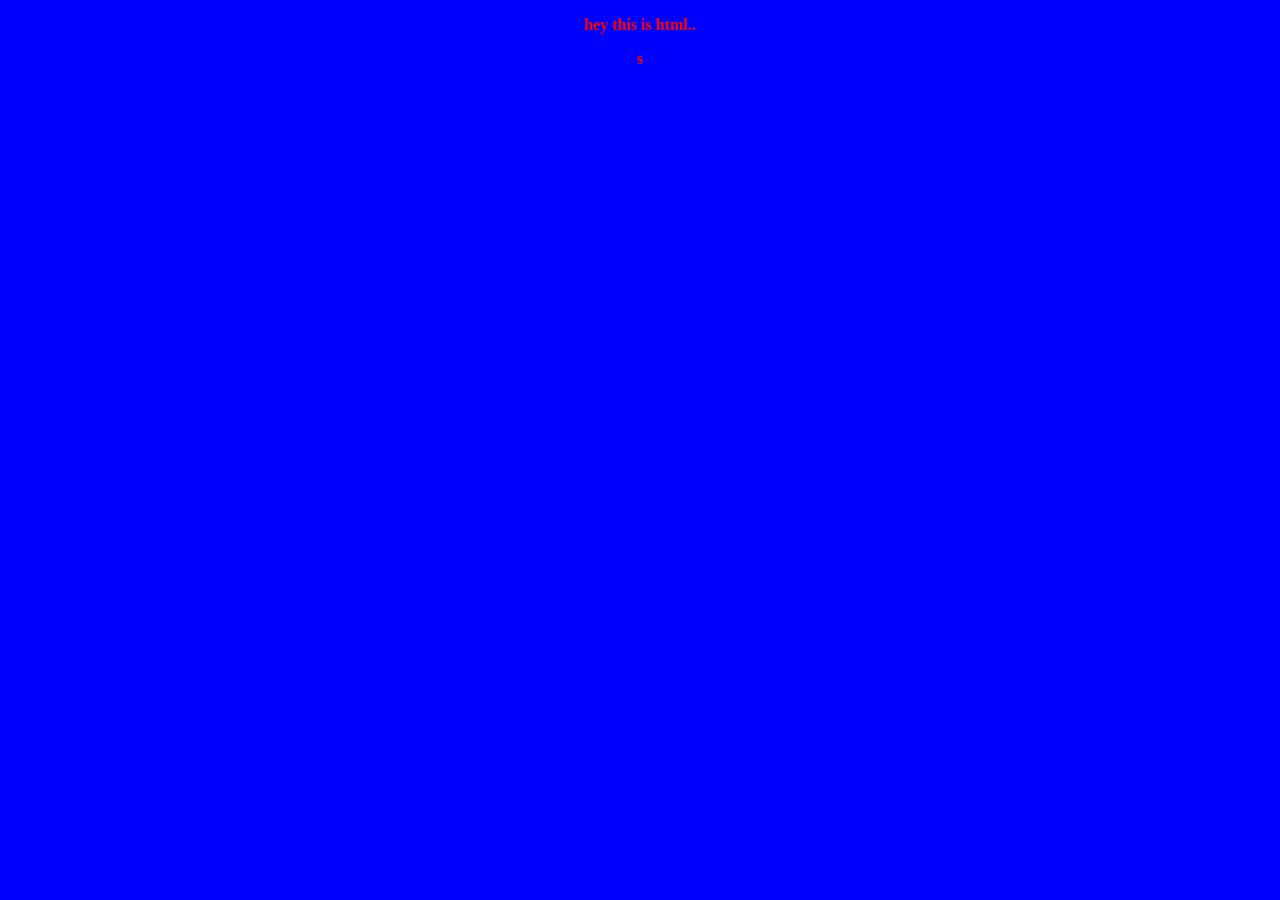
==== index.html @ 03bf6a03 "committing index.css" ====
<!DOCTYPE html>
<html lang="en">
<head>
    <meta charset="UTF-8">
    <meta name="viewport" content="width=device-width, initial-scale=1.0">
    <title>Document</title>
    <link rel="stylesheet" href="index.css">
</head>
<body>
    <p>hey this is html..</p>
</body>
</html>s
---- index.css ----
body{
    text-align: center;
    color: red;
    background-color: blue;
    font-weight: bolder;
}
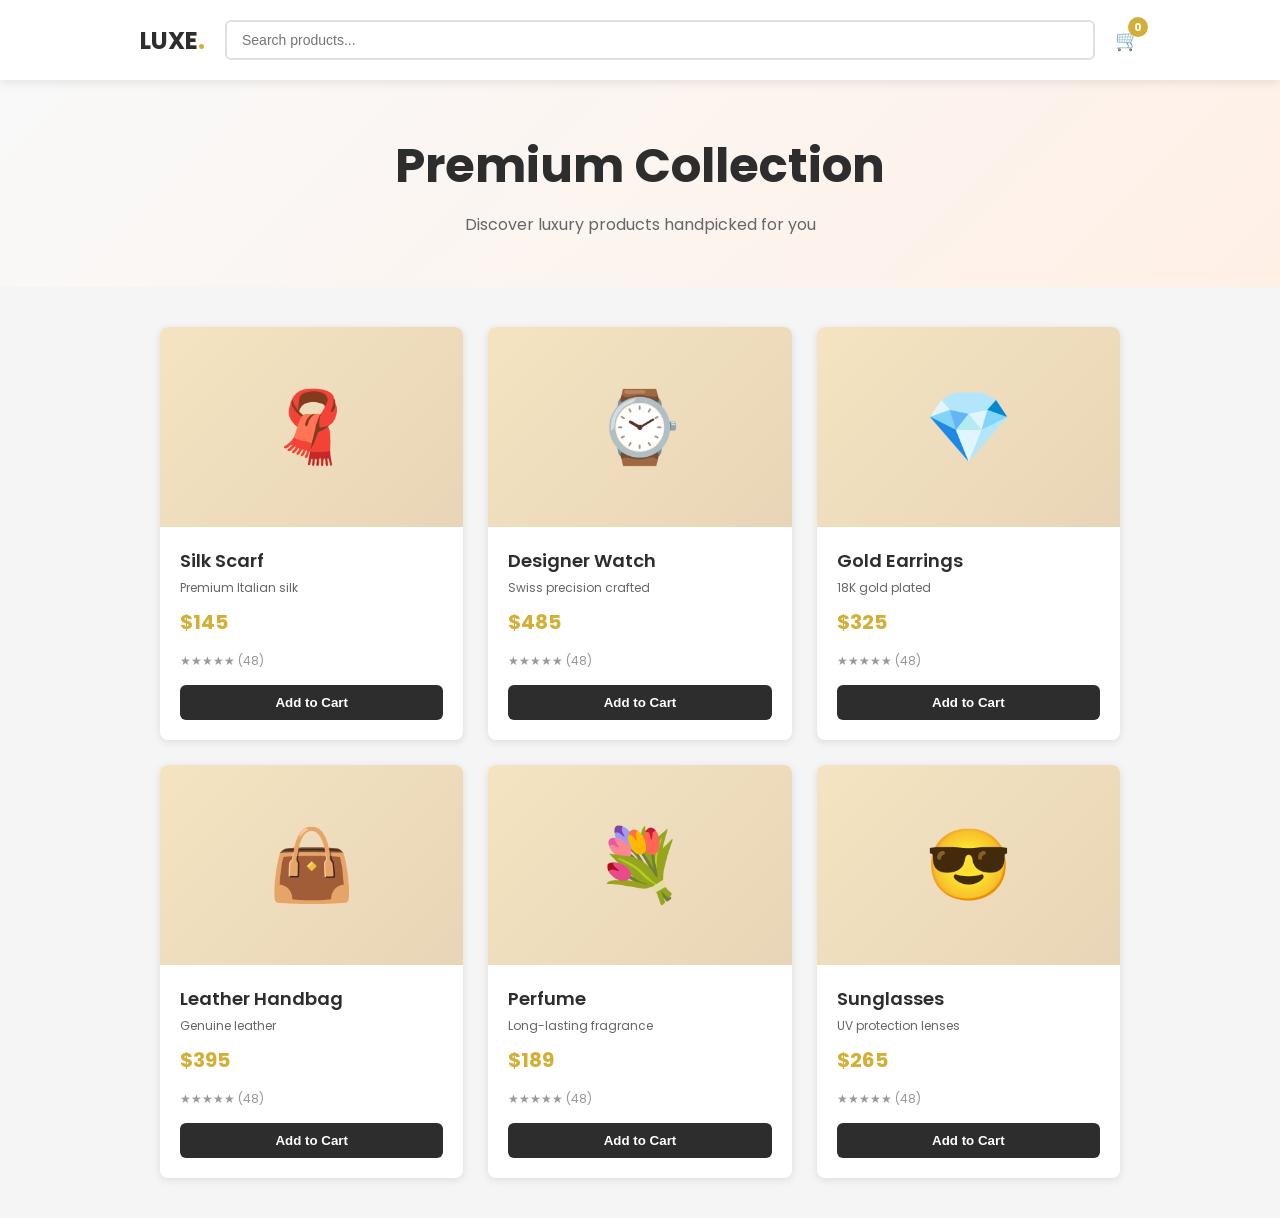
==== commit 83c53c7f: "." ====
--- a/index.html
+++ b/index.html
@@ -3,10 +3,424 @@
 <head>
     <meta charset="UTF-8">
     <meta name="viewport" content="width=device-width, initial-scale=1.0">
-    <title>Document</title>
-    <link rel="stylesheet" href="index.css">
+    <title>Luxe Store</title>
+    <link href="https://fonts.googleapis.com/css2?family=Poppins:wght@400;600;700&display=swap" rel="stylesheet">
+    <style>
+       * { margin: 0; padding: 0; box-sizing: border-box; }
+        body { font-family: 'Poppins', sans-serif; background: #f5f5f5; color: #333; }
+        header {
+            background: white;
+            padding: 20px;
+            box-shadow: 0 2px 10px rgba(0,0,0,0.1);
+            position: sticky;
+            top: 0;
+            z-index: 100;
+        }
+        .header-content {
+            max-width: 1000px;
+            margin: 0 auto;
+            display: flex;
+            justify-content: space-between;
+            align-items: center;
+            gap: 20px;
+        }
+        .logo {
+            font-size: 24px;
+            font-weight: 700;
+            color: #2d2d2d;
+        }
+        .logo span { color: #d4af37; } 
+        .search-box {
+            flex: 1;
+            position: relative;
+        }
+        .search-box input {
+            width: 100%;
+            padding: 10px 15px;
+            border: 2px solid #e0e0e0;
+            border-radius: 6px;
+            font-size: 14px;
+        }
+        .search-box input:focus {
+            outline: none;
+            border-color: #d4af37;
+        }
+       .search-results {
+            position: absolute;
+            top: 100%;
+            left: 0;
+            right: 0;
+            background: white;
+            border: 1px solid #e0e0e0;
+            max-height: 250px;
+            overflow-y: auto;
+            display: none;
+            z-index: 1000;
+        }
+        .search-results.show { display: block; }
+        .search-item {
+            padding: 10px 15px;
+            cursor: pointer;
+            border-bottom: 1px solid #f0f0f0;
+        }
+        .search-item:hover { background: #f9f9f9; }
+        .cart-icon {
+            font-size: 20px;
+            cursor: pointer;
+            position: relative;
+        }
+        .cart-count {
+            position: absolute;
+            top: -8px;
+            right: -8px;
+            background: #d4af37;
+            color: white;
+            width: 20px;
+            height: 20px;
+            border-radius: 50%;
+            display: flex;
+            align-items: center;
+            justify-content: center;
+            font-size: 11px;
+            font-weight: 700;
+        }
+       .hero {
+            text-align: center;
+            padding: 50px 20px;
+            background: linear-gradient(135deg, #f9f9f9, #fff0e6);
+        }
+        .hero h1 {
+            font-size: 48px;
+            margin-bottom: 10px;
+            color: #2d2d2d;
+        }
+        .hero p {
+            font-size: 16px;
+            color: #666;
+        }
+        .container {
+            max-width: 1000px;
+            margin: 0 auto;
+            padding: 40px 20px;
+        }
+        .products-grid {
+            display: grid;
+            grid-template-columns: repeat(auto-fit, minmax(250px, 1fr));
+            gap: 25px;
+        }
+        .no-results {
+            text-align: center;
+            padding: 40px;
+            color: #999;
+        }
+        .product {
+            background: white;
+            border-radius: 8px;
+            box-shadow: 0 2px 8px rgba(0,0,0,0.1);
+            overflow: hidden;
+            transition: transform 0.3s ease;
+        }
+
+        .product:hover { transform: translateY(-5px); }
+
+        .product-image {
+            height: 200px;
+            background: linear-gradient(135deg, #f4e4c1, #e8d5b7);
+            display: flex;
+            align-items: center;
+            justify-content: center;
+            font-size: 70px;
+        }
+
+        .product-info {
+            padding: 20px;
+        }
+
+        .product-name {
+            font-size: 18px;
+            font-weight: 600;
+            margin-bottom: 5px;
+            color: #2d2d2d;
+        }
+
+        .product-desc {
+            font-size: 12px;
+            color: #666;
+            margin-bottom: 10px;
+        }
+
+        .product-price {
+            font-size: 20px;
+            font-weight: 700;
+            color: #d4af37;
+            margin-bottom: 15px;
+        }
+
+        .product-rating {
+            font-size: 12px;
+            color: #999;
+            margin-bottom: 15px;
+        }
+        .add-btn {
+            width: 100%;
+            padding: 10px;
+            background: #2d2d2d;
+            color: white;
+            border: none;
+            border-radius: 6px;
+            cursor: pointer;
+            font-weight: 600;
+            transition: all 0.3s ease;
+        }
+
+        .add-btn:hover {
+            background: #d4af37;
+            color: #2d2d2d;
+        }
+        #cart {
+            background: white;
+            max-width: 600px;
+            margin: 40px auto;
+            padding: 30px;
+            border-radius: 8px;
+            box-shadow: 0 2px 10px rgba(0,0,0,0.1);
+            display: none;
+        }
+
+        #cart h2 {
+            font-size: 24px;
+            margin-bottom: 20px;
+            border-bottom: 2px solid #d4af37;
+            padding-bottom: 10px;
+        }
+
+        #cart-items {
+            list-style: none;
+            margin-bottom: 20px;
+        }
+
+        #cart-items li {
+            padding: 10px;
+            background: #f9f9f9;
+            margin-bottom: 10px;
+            border-left: 3px solid #d4af37;
+            display: flex;
+            justify-content: space-between;
+        }
+
+        .remove-btn {
+            background: #ff6b6b;
+            color: white;
+            border: none;
+            padding: 5px 10px;
+            border-radius: 4px;
+            cursor: pointer;
+            font-size: 12px;
+        }
+
+        .cart-empty {
+            text-align: center;
+            padding: 30px;
+            color: #999;
+        }
+
+        .cart-summary {
+            border-top: 2px solid #e0e0e0;
+            padding-top: 15px;
+        }
+
+        .summary-row {
+            display: flex;
+            justify-content: space-between;
+            margin-bottom: 10px;
+            font-size: 14px;
+        }
+
+        .total-row {
+            display: flex;
+            justify-content: space-between;
+            font-size: 18px;
+            font-weight: 700;
+            color: #d4af37;
+            margin-top: 15px;
+            padding-top: 15px;
+            border-top: 2px solid #d4af37;
+        }
+
+        .checkout-btn {
+            width: 100%;
+            padding: 12px;
+            background: #d4af37;
+            color: #2d2d2d;
+            border: none;
+            border-radius: 6px;
+            font-weight: 700;
+            cursor: pointer;
+            margin-top: 20px;
+        }
+        @media (max-width: 600px) {
+            .header-content { flex-direction: column; }
+            .hero h1 { font-size: 32px; }
+            .products-grid { grid-template-columns: 1fr; }
+        }
+    </style>
 </head>
 <body>
-    <p>hey this is html..</p>
+    <header>
+        <div class="header-content">
+            <div class="logo">LUXE<span>.</span></div>
+            <div class="search-box">
+                <input 
+                    type="text" 
+                    id="searchInput" 
+                    placeholder="Search products..."
+                >
+                <div class="search-results" id="searchResults"></div>
+            </div>
+            <div class="cart-icon" onclick="toggleCart()">
+                🛒
+                <span class="cart-count" id="cartCount">0</span>
+            </div>
+        </div>
+    </header>
+    <div class="hero">
+        <h1>Premium Collection</h1>
+        <p>Discover luxury products handpicked for you</p>
+    </div>
+    <div class="container">
+        <div class="products-grid" id="productsGrid"></div>
+    </div>
+    <div id="cart">
+        <h2>Shopping Cart</h2>
+        <ul id="cartItems" class="cart-empty">Your cart is empty</ul>
+        
+        <div class="cart-summary">
+            <div class="summary-row">
+                <span>Subtotal:</span>
+                <span id="subtotal">$0.00</span>
+            </div>
+            <div class="summary-row">
+                <span>Tax (10%):</span>
+                <span id="tax">$0.00</span>
+            </div>
+            <div class="total-row">
+                <span>Total:</span>
+                <span id="total">$0.00</span>
+            </div>
+        </div>
+        <button class="checkout-btn">Checkout</button>
+    </div>
+    <script>
+        const products = [
+            { id: 1, name: "Silk Scarf", desc: "Premium Italian silk", price: 145, icon: "🧣" },
+            { id: 2, name: "Designer Watch", desc: "Swiss precision crafted", price: 485, icon: "⌚" },
+            { id: 3, name: "Gold Earrings", desc: "18K gold plated", price: 325, icon: "💎" },
+            { id: 4, name: "Leather Handbag", desc: "Genuine leather", price: 395, icon: "👜" },
+            { id: 5, name: "Perfume", desc: "Long-lasting fragrance", price: 189, icon: "💐" },
+            { id: 6, name: "Sunglasses", desc: "UV protection lenses", price: 265, icon: "😎" }
+        ];
+        let cart = [];
+        function displayProducts(itemsToShow) {
+            const grid = document.getElementById('productsGrid');
+            
+            if (itemsToShow.length === 0) {
+                grid.innerHTML = '<div class="no-results">No products found</div>';
+                return;
+            }
+
+            grid.innerHTML = itemsToShow.map(product => `
+                <div class="product">
+                    <div class="product-image">${product.icon}</div>
+                    <div class="product-info">
+                        <div class="product-name">${product.name}</div>
+                        <div class="product-desc">${product.desc}</div>
+                        <div class="product-price">$${product.price}</div>
+                        <div class="product-rating">★★★★★ (48)</div>
+                        <button class="add-btn" onclick="addToCart(${product.id}, '${product.name}', ${product.price})">
+                            Add to Cart
+                        </button>
+                    </div>
+                </div>
+            `).join('');
+        }
+        document.getElementById('searchInput').addEventListener('input', function() {
+            const query = this.value.toLowerCase();
+            const searchResults = document.getElementById('searchResults');
+
+            if (query === '') {
+                searchResults.classList.remove('show');
+                displayProducts(products);
+                return;
+            }
+            const filtered = products.filter(p => 
+                p.name.toLowerCase().includes(query) || 
+                p.desc.toLowerCase().includes(query)
+            );
+            if (filtered.length > 0) {
+                searchResults.innerHTML = filtered.map(p => `
+                    <div class="search-item" onclick="selectProduct('${p.name}', ${p.price})">
+                        ${p.icon} ${p.name} - $${p.price}
+                    </div>
+                `).join('');
+                searchResults.classList.add('show');
+            }
+            displayProducts(filtered);
+        });
+        function selectProduct(name, price) {
+            document.getElementById('searchInput').value = '';
+            document.getElementById('searchResults').classList.remove('show');
+            displayProducts(products);
+            
+            const product = products.find(p => p.name === name);
+            if (product) addToCart(product.id, name, price);
+        }
+        function addToCart(id, name, price) {
+            cart.push({ id, name, price });
+            updateCart();
+            document.getElementById('cart').style.display = 'block';
+            document.getElementById('cart').scrollIntoView({ behavior: 'smooth' });
+        }
+        function removeFromCart(index) {
+            cart.splice(index, 1);
+            updateCart();
+        }
+        function updateCart() {
+            const cartItemsEl = document.getElementById('cartItems');
+            const cartCountEl = document.getElementById('cartCount');
+
+            if (cart.length === 0) {
+                cartItemsEl.innerHTML = '<div class="cart-empty">Your cart is empty</div>';
+                cartCountEl.textContent = '0';
+                document.getElementById('subtotal').textContent = '$0.00';
+                document.getElementById('tax').textContent = '$0.00';
+                document.getElementById('total').textContent = '$0.00';
+                return;
+            }
+            cartItemsEl.innerHTML = cart.map((item, i) => `
+                <li>
+                    <div>${item.name} - $${item.price}</div>
+                    <button class="remove-btn" onclick="removeFromCart(${i})">Remove</button>
+                </li>
+            `).join('');
+            cartCountEl.textContent = cart.length;
+            const subtotal = cart.reduce((sum, item) => sum + item.price, 0);
+            const tax = subtotal * 0.1;
+            const total = subtotal + tax;
+
+            document.getElementById('subtotal').textContent = `$${subtotal.toFixed(2)}`;
+            document.getElementById('tax').textContent = `$${tax.toFixed(2)}`;
+            document.getElementById('total').textContent = `$${total.toFixed(2)}`;
+        }
+        function toggleCart() {
+            const cartEl = document.getElementById('cart');
+            cartEl.style.display = cartEl.style.display === 'none' ? 'block' : 'none';
+        }
+        document.addEventListener('click', function(e) {
+            if (!e.target.closest('.search-box')) {
+                document.getElementById('searchResults').classList.remove('show');
+            }
+        });
+      displayProducts(products);
+    </script>
 </body>
-</html>s+</html>
